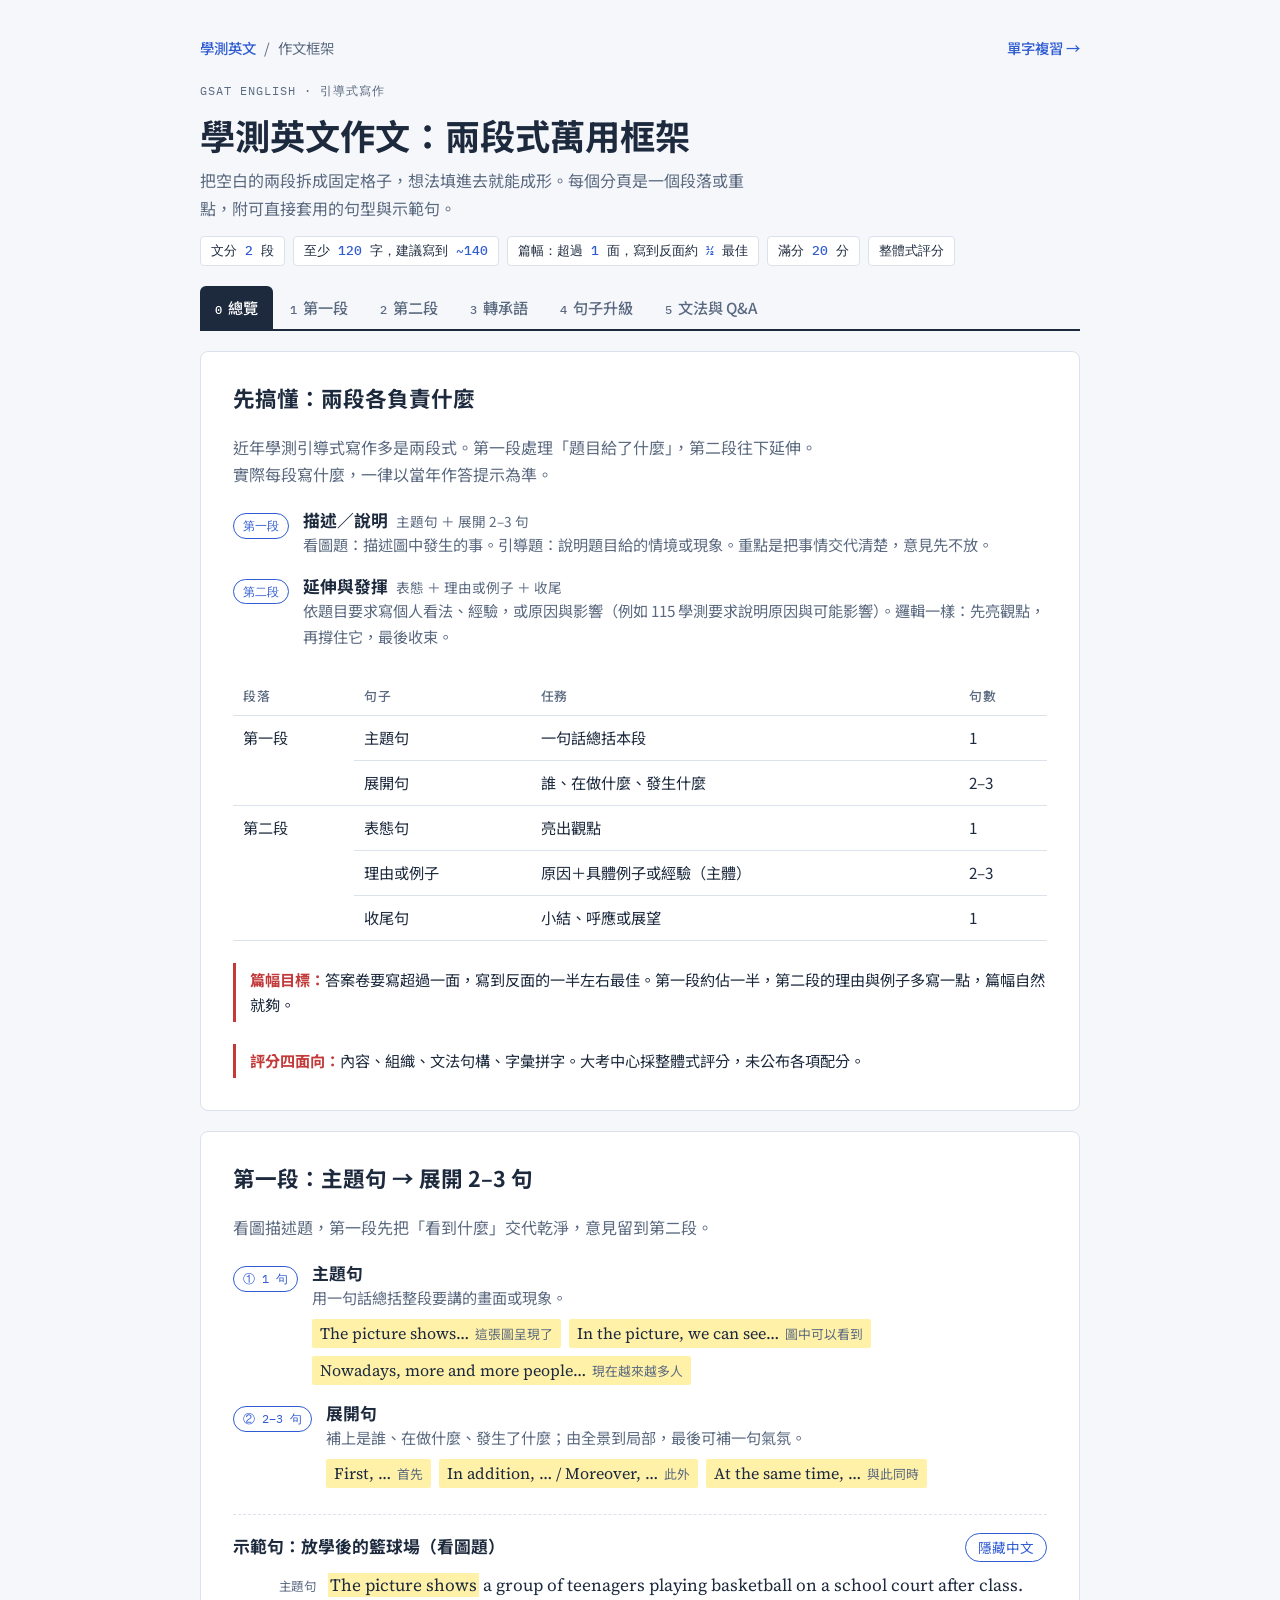
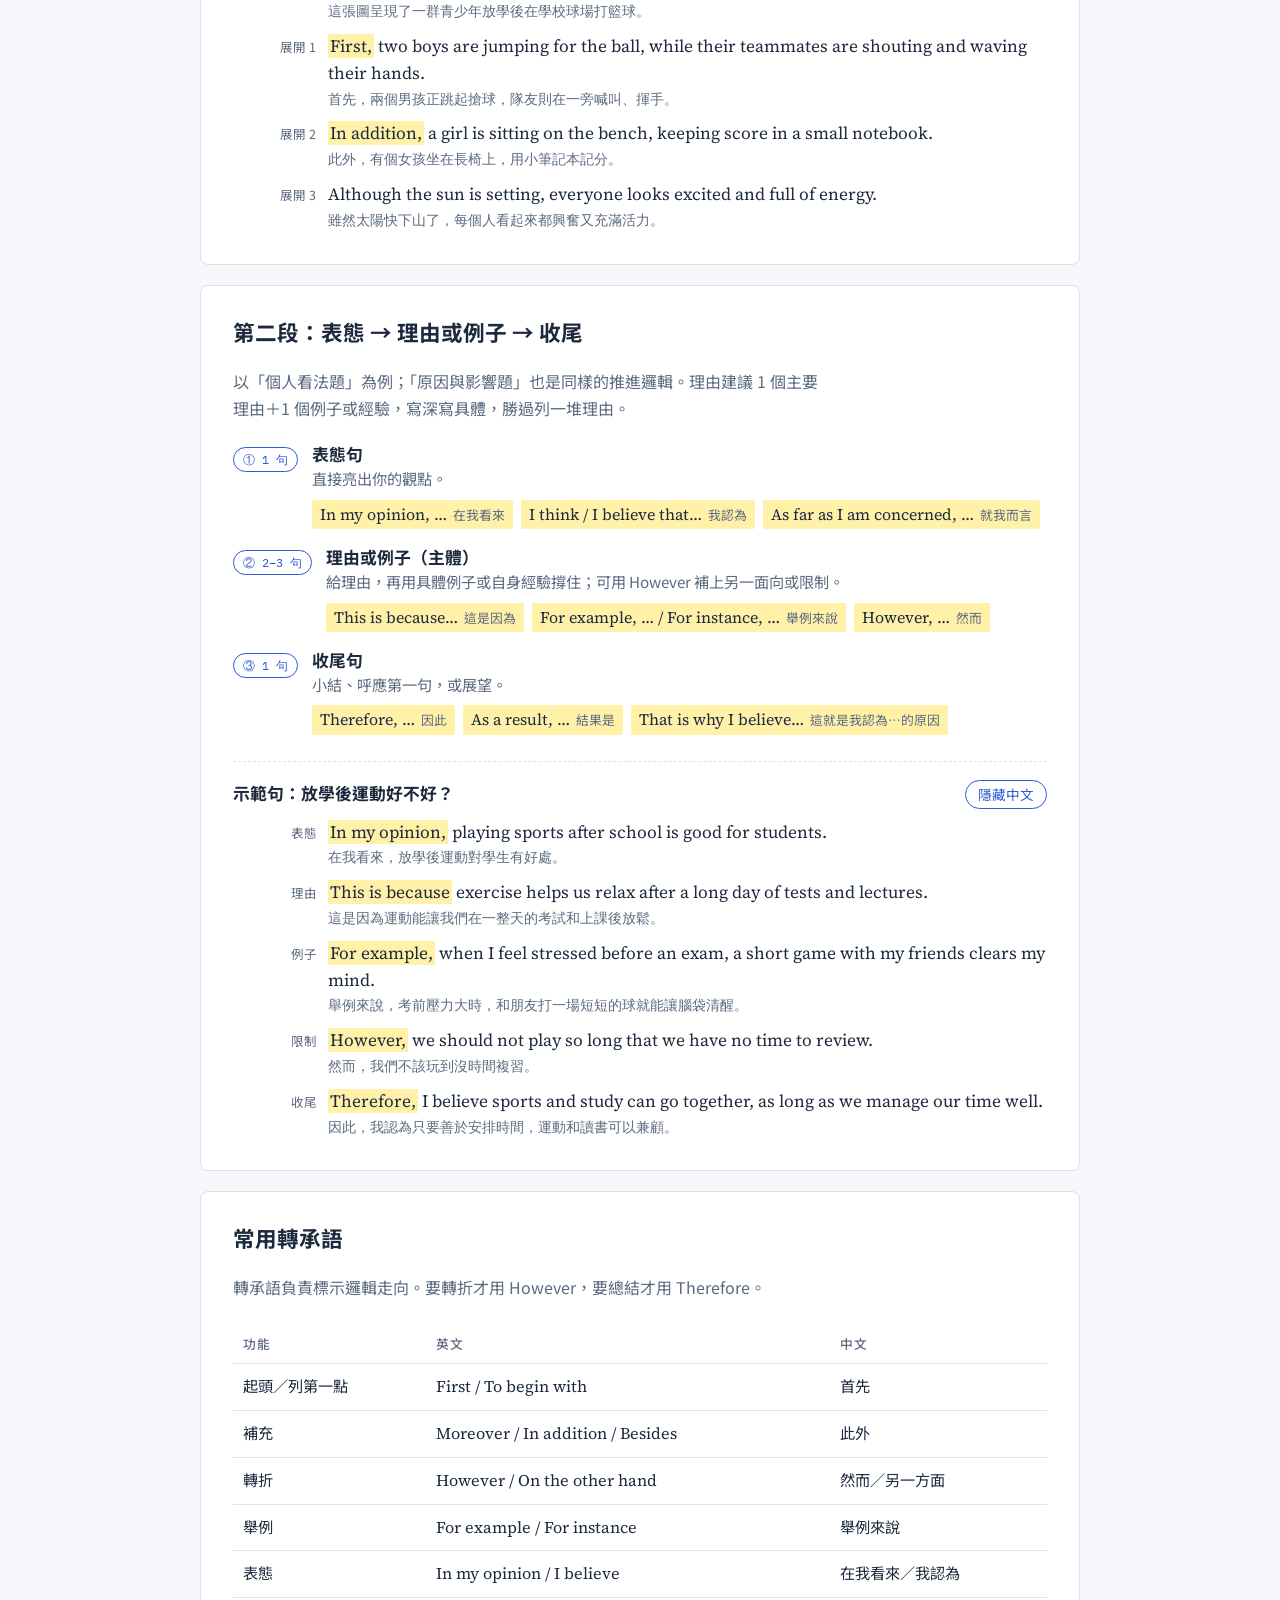
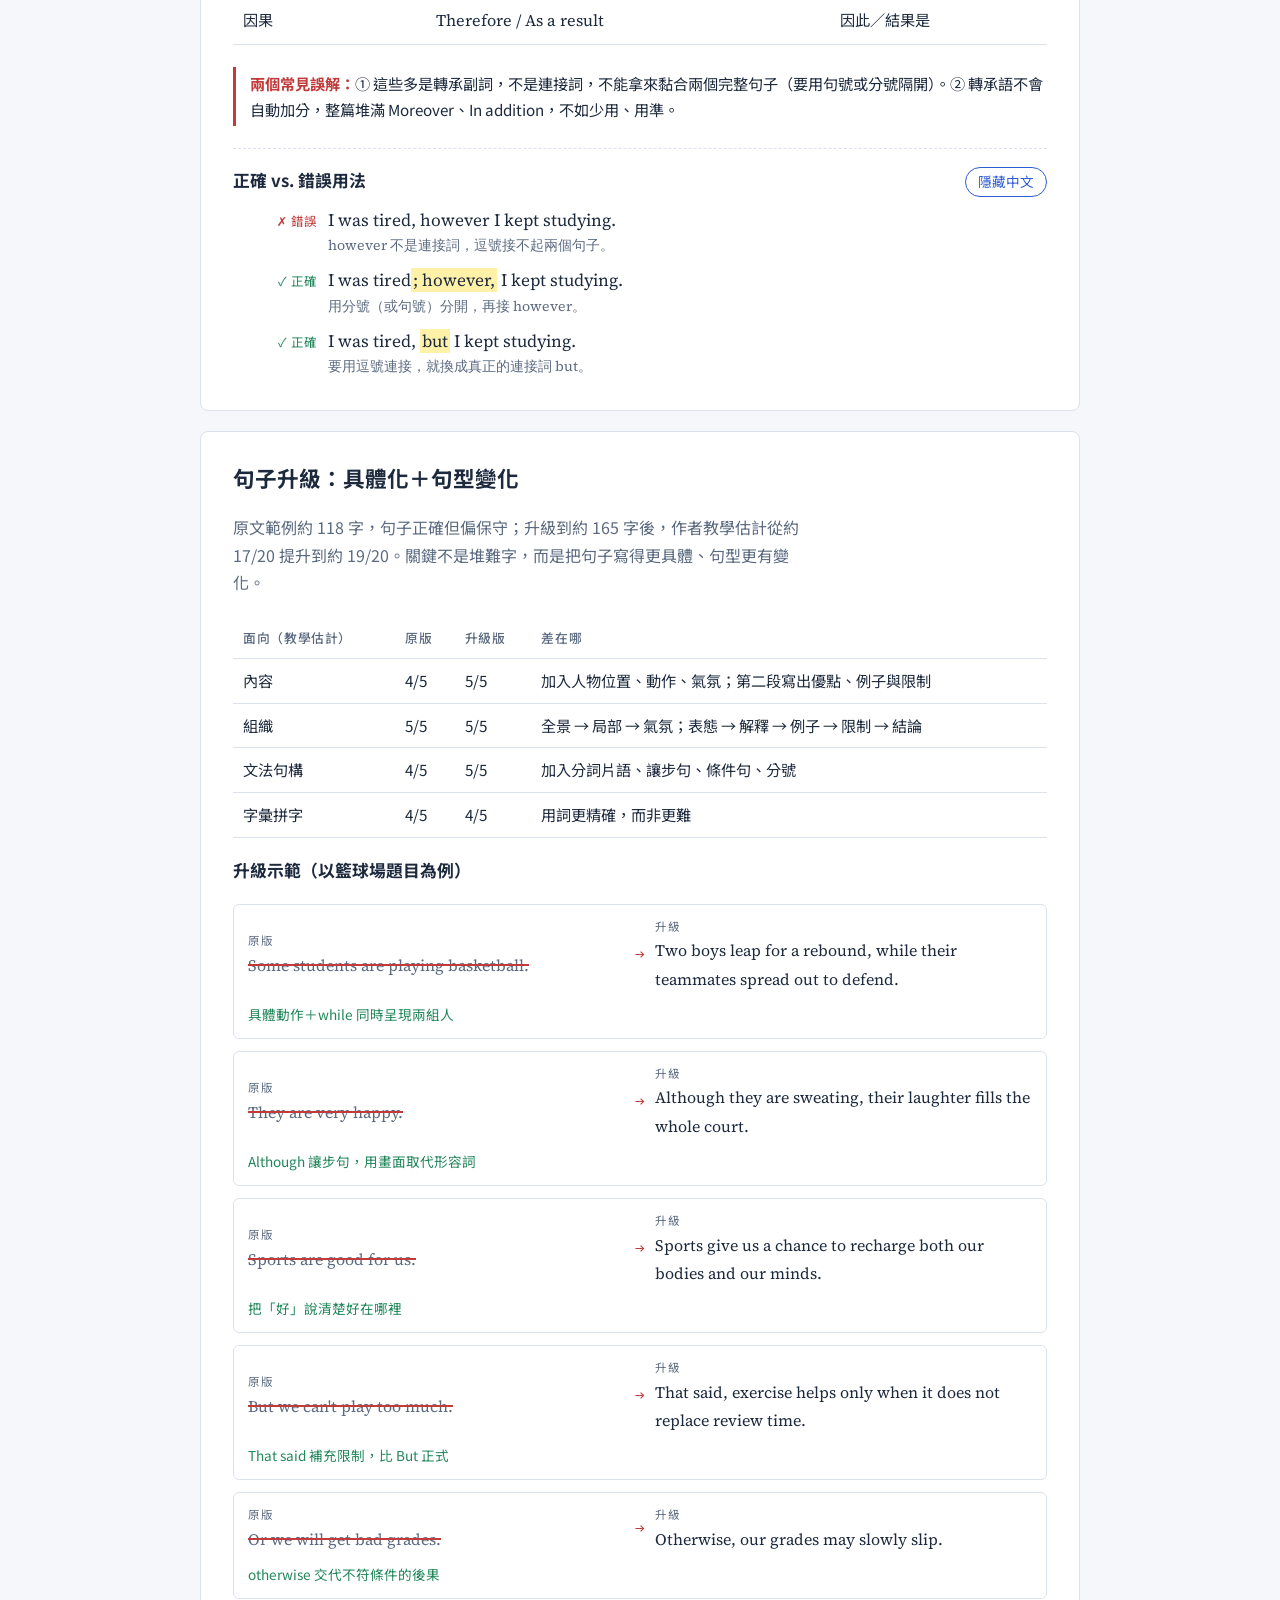
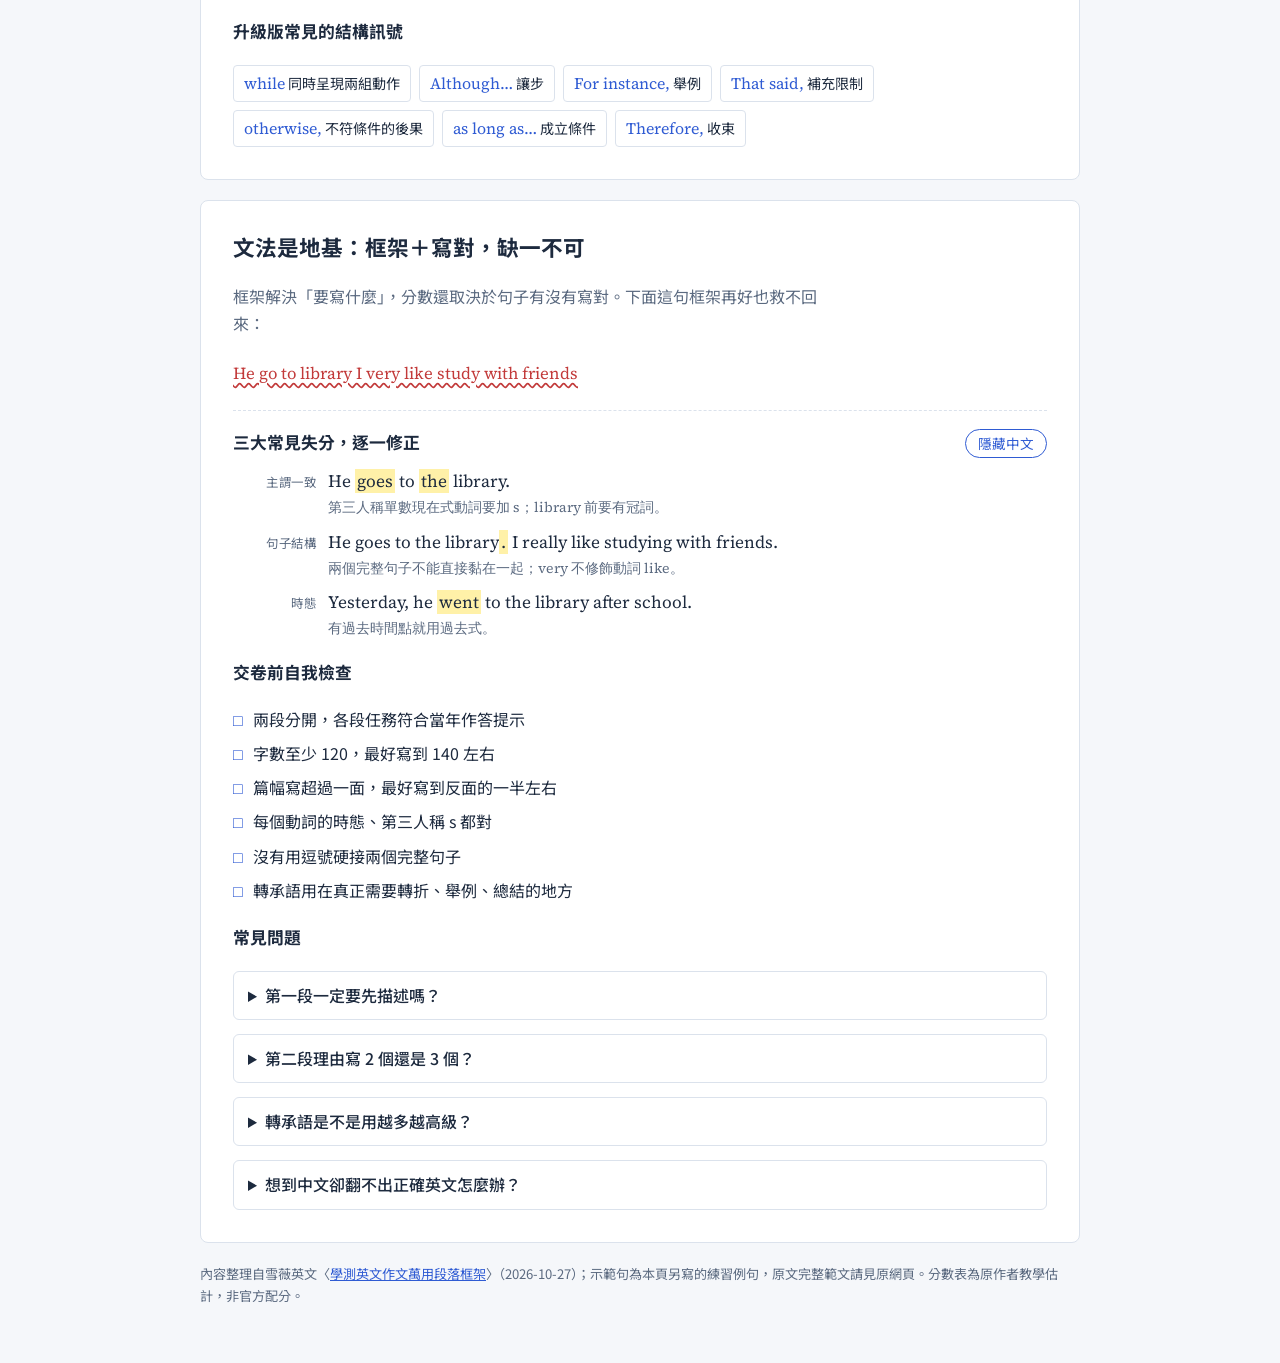
==== essay/index.html @ 0421c587 "學測英文網站：首頁倒數、單字複習、作文框架 Co-Authored-By: Claude Opus 5.5 <noreply@anthropic.com>" ====
<!doctype html>
<html lang="zh-Hant">
<head>
<meta charset="utf-8">
<meta name="viewport" content="width=device-width, initial-scale=1, viewport-fit=cover">
<title>學測英文作文兩段框架</title>
<link rel="preconnect" href="https://fonts.googleapis.com">
<link rel="preconnect" href="https://fonts.gstatic.com" crossorigin>
<link rel="stylesheet" href="https://fonts.googleapis.com/css2?family=Noto+Sans+TC:wght@400;500;700&family=Source+Serif+4:ital,opsz,wght@0,8..60,400;0,8..60,600;1,8..60,400&family=IBM+Plex+Mono:wght@500&display=swap">
<style>
/* Layout: 試卷答案卷——頂部題目資訊列，下方橫向分頁（像答案卷的格），每頁一欄框架＋例句卡 */
:root{
  --paper:#f5f7fa; --sheet:#ffffff; --ink:#1d2a3e; --muted:#5b6a80; --rule:#dbe2ec;
  --accent:#2f5bd3; --accent-soft:#e7eefc; --mark:#fff1a8; --pen:#c23a3a; --ok:#21875a;
  --f-display:"Source Serif 4", Georgia, "Noto Serif TC", serif;
  --f-body:"Noto Sans TC", "PingFang TC", "Microsoft JhengHei", system-ui, sans-serif;
  --f-mono:"IBM Plex Mono", ui-monospace, Consolas, monospace;
}
@media (prefers-color-scheme: dark){:root:not([data-theme="light"]){
  --paper:#11161f; --sheet:#182030; --ink:#e6ebf3; --muted:#9aa8bd; --rule:#2a3548;
  --accent:#86a6ff; --accent-soft:#1f2c4a; --mark:#5a4d12; --pen:#ff8a80; --ok:#5fd19c; color-scheme:dark}}
:root[data-theme="dark"]{
  --paper:#11161f; --sheet:#182030; --ink:#e6ebf3; --muted:#9aa8bd; --rule:#2a3548;
  --accent:#86a6ff; --accent-soft:#1f2c4a; --mark:#5a4d12; --pen:#ff8a80; --ok:#5fd19c; color-scheme:dark}

*{box-sizing:border-box}
body{background:var(--paper);color:var(--ink);font-family:var(--f-body);font-size:16px;line-height:1.7;
  padding-left:max(16px,env(safe-area-inset-left,0px));padding-right:max(16px,env(safe-area-inset-right,0px));padding-block:28px 48px}
.wrap{max-width:880px;margin:0 auto;display:flex;flex-direction:column;gap:20px}
h1,h2,h3{text-wrap:balance;margin:0;line-height:1.3}
h1{font-size:clamp(1.6rem,4vw,2.2rem);font-weight:700}
h2{font-size:1.35rem}
h3{font-size:1.05rem}
p{margin:0}
.eyebrow{font-family:var(--f-mono);font-size:.78rem;letter-spacing:.08em;color:var(--muted);text-transform:uppercase}
header{display:flex;flex-direction:column;gap:10px}
header .lede{color:var(--muted);max-width:62ch}
.facts{display:flex;flex-wrap:wrap;gap:8px;margin-top:4px}
.fact{font-family:var(--f-mono);font-size:.82rem;border:1px solid var(--rule);background:var(--sheet);border-radius:4px;padding:3px 10px;font-variant-numeric:tabular-nums}
.fact b{color:var(--accent);font-weight:500}

/* tabs */
.tabs{display:flex;gap:2px;overflow-x:auto;border-bottom:2px solid var(--ink);scrollbar-width:thin;position:sticky;top:env(safe-area-inset-top,0px);background:var(--paper);z-index:5}
body::before{content:"";position:fixed;inset:0 0 auto;height:env(safe-area-inset-top,0px);z-index:10;background:var(--paper)}
.tab{flex:0 0 auto;font:inherit;font-size:.95rem;font-weight:500;color:var(--muted);background:transparent;border:1px solid transparent;border-bottom:none;
  border-radius:6px 6px 0 0;padding:8px 14px;cursor:pointer;display:flex;gap:6px;align-items:baseline}
.tab .n{font-family:var(--f-mono);font-size:.75rem}
.tab:hover{color:var(--ink);background:var(--accent-soft)}
.tab[aria-selected="true"]{color:var(--sheet);background:var(--ink)}
.tab:focus-visible{outline:2px solid var(--accent);outline-offset:2px}

.panel{background:var(--sheet);border:1px solid var(--rule);border-radius:8px;padding:clamp(18px,4vw,32px);display:flex;flex-direction:column;gap:22px}
.panel > .intro{color:var(--muted);max-width:65ch}

/* framework steps */
.steps{display:grid;gap:14px}
.step{display:grid;grid-template-columns:auto 1fr;gap:4px 14px;align-items:start}
.step .tag{grid-row:span 2;font-family:var(--f-mono);font-size:.78rem;color:var(--accent);border:1.5px solid var(--accent);border-radius:999px;padding:1px 9px;white-space:nowrap;margin-top:3px}
.step h3{display:flex;flex-wrap:wrap;gap:8px;align-items:baseline}
.step h3 small{font-weight:400;color:var(--muted);font-size:.85rem}
.step > div{min-width:0}
.step p{color:var(--muted);font-size:.95rem}

.patterns{display:flex;flex-wrap:wrap;gap:8px;margin-top:8px}
.pat{font-family:var(--f-display);font-size:1rem;background:var(--mark);padding:1px 8px;border-radius:2px}
.pat i{font-family:var(--f-body);font-style:normal;font-size:.8rem;color:var(--muted);margin-left:6px}

/* example sentences */
.ex{border-top:1px dashed var(--rule);padding-top:18px;display:flex;flex-direction:column;gap:10px}
.ex-head{display:flex;justify-content:space-between;align-items:baseline;gap:10px;flex-wrap:wrap}
.toggle{font:inherit;font-size:.85rem;color:var(--accent);background:transparent;border:1px solid var(--accent);border-radius:999px;padding:2px 12px;cursor:pointer}
.toggle:focus-visible{outline:2px solid var(--accent);outline-offset:2px}
ol.sent{list-style:none;margin:0;padding:0;display:flex;flex-direction:column;gap:10px}
ol.sent li{display:grid;grid-template-columns:5.2em 1fr;gap:12px;align-items:baseline}
ol.sent .role{font-size:.78rem;color:var(--muted);text-align:right;letter-spacing:.04em}
ol.sent .en{font-family:var(--f-display);font-size:1.08rem;line-height:1.55}
ol.sent .zh{display:block;font-size:.88rem;color:var(--muted);margin-top:2px}
.hide-zh .zh{display:none}
.en mark{background:var(--mark);color:inherit;padding:0 2px}

/* table */
.tbl{overflow-x:auto}
table{border-collapse:collapse;width:100%;min-width:460px;font-size:.95rem}
th,td{border-bottom:1px solid var(--rule);padding:9px 10px;text-align:left;vertical-align:top}
th{font-size:.8rem;color:var(--muted);font-weight:500;letter-spacing:.05em}
td.en-c{font-family:var(--f-display);font-size:1.02rem}

.note{border-left:3px solid var(--pen);padding:4px 0 4px 14px;font-size:.95rem}
.note b{color:var(--pen)}

/* upgrades */
.up{display:grid;gap:12px}
.up-row{display:grid;grid-template-columns:1fr auto 1fr;gap:10px;align-items:center;border:1px solid var(--rule);border-radius:6px;padding:12px 14px}
.up-row > div{min-width:0}
.up-row .lbl{font-size:.72rem;letter-spacing:.06em;color:var(--muted);display:block}
.up-row .before{font-family:var(--f-display);color:var(--muted);text-decoration:line-through;text-decoration-color:var(--pen);text-decoration-thickness:1.5px}
.up-row .after{font-family:var(--f-display)}
.up-row .arrow{color:var(--pen);font-family:var(--f-mono)}
.up-row .why{grid-column:1/-1;font-size:.85rem;color:var(--ok)}

.signals{display:flex;flex-wrap:wrap;gap:8px}
.sig{border:1px solid var(--rule);border-radius:4px;padding:4px 10px;font-size:.88rem}
.sig code{font-family:var(--f-display);font-size:1rem;color:var(--accent)}

.wrong{font-family:var(--f-display);font-size:1.05rem;color:var(--pen);text-decoration:underline wavy var(--pen);text-underline-offset:4px}
.qa{display:flex;flex-direction:column;gap:14px}
.qa details{border:1px solid var(--rule);border-radius:6px;padding:10px 14px}
.qa summary{cursor:pointer;font-weight:500}
.qa details p{margin-top:8px;color:var(--muted)}
.check{display:grid;gap:6px;padding:0;margin:0;list-style:none}
.check li::before{content:"□ ";color:var(--accent);font-family:var(--f-mono)}

footer{font-size:.82rem;color:var(--muted)}
footer a{color:var(--accent)}

@media (max-width:560px){
  ol.sent li{grid-template-columns:1fr;gap:2px}
  ol.sent .role{text-align:left}
  .up-row{grid-template-columns:1fr}
  .up-row .arrow{transform:rotate(90deg);justify-self:start}
}
@media (prefers-reduced-motion:no-preference){.panel{animation:in .18s ease-out}@keyframes in{from{transform:translateY(4px)}to{transform:none}}}
.site{display:flex;gap:8px;align-items:center;font-size:.9rem;color:var(--muted)}
.site a{color:var(--accent);text-decoration:none;font-weight:500}
.site .go{margin-left:auto}
</style>
</head>
<body>

<div class="wrap">
<nav class="site" aria-label="網站"><a href="../">學測英文</a><span aria-hidden="true">/</span><span>作文框架</span><a class="go" href="../vocab/">單字複習 →</a></nav>
<header>
  <span class="eyebrow">GSAT English · 引導式寫作</span>
  <h1>學測英文作文：兩段式萬用框架</h1>
  <p class="lede">把空白的兩段拆成固定格子，想法填進去就能成形。每個分頁是一個段落或重點，附可直接套用的句型與示範句。</p>
  <div class="facts">
    <span class="fact">文分 <b>2</b> 段</span>
    <span class="fact">至少 <b>120</b> 字，建議寫到 <b>~140</b></span>
    <span class="fact">篇幅：超過 <b>1</b> 面，寫到反面約 <b>½</b> 最佳</span>
    <span class="fact">滿分 <b>20</b> 分</span>
    <span class="fact">整體式評分</span>
  </div>
</header>

<nav class="tabs" role="tablist" aria-label="作文框架分頁">
  <button class="tab" role="tab" id="t-overview" aria-controls="overview" data-id="overview"><span class="n">0</span>總覽</button>
  <button class="tab" role="tab" id="t-para1" aria-controls="para1" data-id="para1"><span class="n">1</span>第一段</button>
  <button class="tab" role="tab" id="t-para2" aria-controls="para2" data-id="para2"><span class="n">2</span>第二段</button>
  <button class="tab" role="tab" id="t-linkers" aria-controls="linkers" data-id="linkers"><span class="n">3</span>轉承語</button>
  <button class="tab" role="tab" id="t-upgrade" aria-controls="upgrade" data-id="upgrade"><span class="n">4</span>句子升級</button>
  <button class="tab" role="tab" id="t-grammar" aria-controls="grammar" data-id="grammar"><span class="n">5</span>文法與 Q&amp;A</button>
</nav>

<!-- 0 overview -->
<section class="panel" role="tabpanel" id="overview" aria-labelledby="t-overview">
  <h2>先搞懂：兩段各負責什麼</h2>
  <p class="intro">近年學測引導式寫作多是兩段式。第一段處理「題目給了什麼」，第二段往下延伸。實際每段寫什麼，一律以當年作答提示為準。</p>
  <div class="steps">
    <div class="step"><span class="tag">第一段</span><div><h3>描述／說明 <small>主題句 ＋ 展開 2–3 句</small></h3>
      <p>看圖題：描述圖中發生的事。引導題：說明題目給的情境或現象。重點是把事情交代清楚，意見先不放。</p></div></div>
    <div class="step"><span class="tag">第二段</span><div><h3>延伸與發揮 <small>表態 ＋ 理由或例子 ＋ 收尾</small></h3>
      <p>依題目要求寫個人看法、經驗，或原因與影響（例如 115 學測要求說明原因與可能影響）。邏輯一樣：先亮觀點，再撐住它，最後收束。</p></div></div>
  </div>
  <div class="tbl"><table>
    <thead><tr><th>段落</th><th>句子</th><th>任務</th><th>句數</th></tr></thead>
    <tbody>
      <tr><td rowspan="2">第一段</td><td>主題句</td><td>一句話總括本段</td><td>1</td></tr>
      <tr><td>展開句</td><td>誰、在做什麼、發生什麼</td><td>2–3</td></tr>
      <tr><td rowspan="3">第二段</td><td>表態句</td><td>亮出觀點</td><td>1</td></tr>
      <tr><td>理由或例子</td><td>原因＋具體例子或經驗（主體）</td><td>2–3</td></tr>
      <tr><td>收尾句</td><td>小結、呼應或展望</td><td>1</td></tr>
    </tbody>
  </table></div>
  <p class="note"><b>篇幅目標：</b>答案卷要寫超過一面，寫到反面的一半左右最佳。第一段約佔一半，第二段的理由與例子多寫一點，篇幅自然就夠。</p>
  <p class="note"><b>評分四面向：</b>內容、組織、文法句構、字彙拼字。大考中心採整體式評分，未公布各項配分。</p>
</section>

<!-- 1 para1 -->
<section class="panel" role="tabpanel" id="para1" aria-labelledby="t-para1" hidden>
  <h2>第一段：主題句 → 展開 2–3 句</h2>
  <p class="intro">看圖描述題，第一段先把「看到什麼」交代乾淨，意見留到第二段。</p>
  <div class="steps">
    <div class="step"><span class="tag">① 1 句</span><div><h3>主題句</h3><p>用一句話總括整段要講的畫面或現象。</p>
      <div class="patterns"><span class="pat">The picture shows…<i>這張圖呈現了</i></span><span class="pat">In the picture, we can see…<i>圖中可以看到</i></span><span class="pat">Nowadays, more and more people…<i>現在越來越多人</i></span></div></div></div>
    <div class="step"><span class="tag">② 2–3 句</span><div><h3>展開句</h3><p>補上是誰、在做什麼、發生了什麼；由全景到局部，最後可補一句氣氛。</p>
      <div class="patterns"><span class="pat">First, …<i>首先</i></span><span class="pat">In addition, … / Moreover, …<i>此外</i></span><span class="pat">At the same time, …<i>與此同時</i></span></div></div></div>
  </div>
  <div class="ex" data-ex>
    <div class="ex-head"><h3>示範句：放學後的籃球場（看圖題）</h3><button class="toggle" type="button" id="z1">隱藏中文</button></div>
    <ol class="sent">
      <li><span class="role">主題句</span><span class="en"><mark>The picture shows</mark> a group of teenagers playing basketball on a school court after class.<span class="zh">這張圖呈現了一群青少年放學後在學校球場打籃球。</span></span></li>
      <li><span class="role">展開 1</span><span class="en"><mark>First,</mark> two boys are jumping for the ball, while their teammates are shouting and waving their hands.<span class="zh">首先，兩個男孩正跳起搶球，隊友則在一旁喊叫、揮手。</span></span></li>
      <li><span class="role">展開 2</span><span class="en"><mark>In addition,</mark> a girl is sitting on the bench, keeping score in a small notebook.<span class="zh">此外，有個女孩坐在長椅上，用小筆記本記分。</span></span></li>
      <li><span class="role">展開 3</span><span class="en">Although the sun is setting, everyone looks excited and full of energy.<span class="zh">雖然太陽快下山了，每個人看起來都興奮又充滿活力。</span></span></li>
    </ol>
  </div>
</section>

<!-- 2 para2 -->
<section class="panel" role="tabpanel" id="para2" aria-labelledby="t-para2" hidden>
  <h2>第二段：表態 → 理由或例子 → 收尾</h2>
  <p class="intro">以「個人看法題」為例；「原因與影響題」也是同樣的推進邏輯。理由建議 1 個主要理由＋1 個例子或經驗，寫深寫具體，勝過列一堆理由。</p>
  <div class="steps">
    <div class="step"><span class="tag">① 1 句</span><div><h3>表態句</h3><p>直接亮出你的觀點。</p>
      <div class="patterns"><span class="pat">In my opinion, …<i>在我看來</i></span><span class="pat">I think / I believe that…<i>我認為</i></span><span class="pat">As far as I am concerned, …<i>就我而言</i></span></div></div></div>
    <div class="step"><span class="tag">② 2–3 句</span><div><h3>理由或例子（主體）</h3><p>給理由，再用具體例子或自身經驗撐住；可用 However 補上另一面向或限制。</p>
      <div class="patterns"><span class="pat">This is because…<i>這是因為</i></span><span class="pat">For example, … / For instance, …<i>舉例來說</i></span><span class="pat">However, …<i>然而</i></span></div></div></div>
    <div class="step"><span class="tag">③ 1 句</span><div><h3>收尾句</h3><p>小結、呼應第一句，或展望。</p>
      <div class="patterns"><span class="pat">Therefore, …<i>因此</i></span><span class="pat">As a result, …<i>結果是</i></span><span class="pat">That is why I believe…<i>這就是我認為…的原因</i></span></div></div></div>
  </div>
  <div class="ex" data-ex>
    <div class="ex-head"><h3>示範句：放學後運動好不好？</h3><button class="toggle" type="button" id="z2">隱藏中文</button></div>
    <ol class="sent">
      <li><span class="role">表態</span><span class="en"><mark>In my opinion,</mark> playing sports after school is good for students.<span class="zh">在我看來，放學後運動對學生有好處。</span></span></li>
      <li><span class="role">理由</span><span class="en"><mark>This is because</mark> exercise helps us relax after a long day of tests and lectures.<span class="zh">這是因為運動能讓我們在一整天的考試和上課後放鬆。</span></span></li>
      <li><span class="role">例子</span><span class="en"><mark>For example,</mark> when I feel stressed before an exam, a short game with my friends clears my mind.<span class="zh">舉例來說，考前壓力大時，和朋友打一場短短的球就能讓腦袋清醒。</span></span></li>
      <li><span class="role">限制</span><span class="en"><mark>However,</mark> we should not play so long that we have no time to review.<span class="zh">然而，我們不該玩到沒時間複習。</span></span></li>
      <li><span class="role">收尾</span><span class="en"><mark>Therefore,</mark> I believe sports and study can go together, as long as we manage our time well.<span class="zh">因此，我認為只要善於安排時間，運動和讀書可以兼顧。</span></span></li>
    </ol>
  </div>
</section>

<!-- 3 linkers -->
<section class="panel" role="tabpanel" id="linkers" aria-labelledby="t-linkers" hidden>
  <h2>常用轉承語</h2>
  <p class="intro">轉承語負責標示邏輯走向。要轉折才用 However，要總結才用 Therefore。</p>
  <div class="tbl"><table>
    <thead><tr><th>功能</th><th>英文</th><th>中文</th></tr></thead>
    <tbody>
      <tr><td>起頭／列第一點</td><td class="en-c">First / To begin with</td><td>首先</td></tr>
      <tr><td>補充</td><td class="en-c">Moreover / In addition / Besides</td><td>此外</td></tr>
      <tr><td>轉折</td><td class="en-c">However / On the other hand</td><td>然而／另一方面</td></tr>
      <tr><td>舉例</td><td class="en-c">For example / For instance</td><td>舉例來說</td></tr>
      <tr><td>表態</td><td class="en-c">In my opinion / I believe</td><td>在我看來／我認為</td></tr>
      <tr><td>因果</td><td class="en-c">Therefore / As a result</td><td>因此／結果是</td></tr>
    </tbody>
  </table></div>
  <p class="note"><b>兩個常見誤解：</b>① 這些多是轉承副詞，不是連接詞，不能拿來黏合兩個完整句子（要用句號或分號隔開）。② 轉承語不會自動加分，整篇堆滿 Moreover、In addition，不如少用、用準。</p>
  <div class="ex" data-ex>
    <div class="ex-head"><h3>正確 vs. 錯誤用法</h3><button class="toggle" type="button" id="z3">隱藏中文</button></div>
    <ol class="sent">
      <li><span class="role" style="color:var(--pen)">✗ 錯誤</span><span class="en">I was tired, however I kept studying.<span class="zh">however 不是連接詞，逗號接不起兩個句子。</span></span></li>
      <li><span class="role" style="color:var(--ok)">✓ 正確</span><span class="en">I was tired<mark>; however,</mark> I kept studying.<span class="zh">用分號（或句號）分開，再接 however。</span></span></li>
      <li><span class="role" style="color:var(--ok)">✓ 正確</span><span class="en">I was tired, <mark>but</mark> I kept studying.<span class="zh">要用逗號連接，就換成真正的連接詞 but。</span></span></li>
    </ol>
  </div>
</section>

<!-- 4 upgrade -->
<section class="panel" role="tabpanel" id="upgrade" aria-labelledby="t-upgrade" hidden>
  <h2>句子升級：具體化＋句型變化</h2>
  <p class="intro">原文範例約 118 字，句子正確但偏保守；升級到約 165 字後，作者教學估計從約 17/20 提升到約 19/20。關鍵不是堆難字，而是把句子寫得更具體、句型更有變化。</p>
  <div class="tbl"><table>
    <thead><tr><th>面向（教學估計）</th><th>原版</th><th>升級版</th><th>差在哪</th></tr></thead>
    <tbody>
      <tr><td>內容</td><td>4/5</td><td>5/5</td><td>加入人物位置、動作、氣氛；第二段寫出優點、例子與限制</td></tr>
      <tr><td>組織</td><td>5/5</td><td>5/5</td><td>全景 → 局部 → 氣氛；表態 → 解釋 → 例子 → 限制 → 結論</td></tr>
      <tr><td>文法句構</td><td>4/5</td><td>5/5</td><td>加入分詞片語、讓步句、條件句、分號</td></tr>
      <tr><td>字彙拼字</td><td>4/5</td><td>4/5</td><td>用詞更精確，而非更難</td></tr>
    </tbody>
  </table></div>
  <h3>升級示範（以籃球場題目為例）</h3>
  <div class="up">
    <div class="up-row"><div><span class="lbl">原版</span><span class="before">Some students are playing basketball.</span></div><span class="arrow">→</span><div><span class="lbl">升級</span><span class="after">Two boys leap for a rebound, while their teammates spread out to defend.</span></div><span class="why">具體動作＋while 同時呈現兩組人</span></div>
    <div class="up-row"><div><span class="lbl">原版</span><span class="before">They are very happy.</span></div><span class="arrow">→</span><div><span class="lbl">升級</span><span class="after">Although they are sweating, their laughter fills the whole court.</span></div><span class="why">Although 讓步句，用畫面取代形容詞</span></div>
    <div class="up-row"><div><span class="lbl">原版</span><span class="before">Sports are good for us.</span></div><span class="arrow">→</span><div><span class="lbl">升級</span><span class="after">Sports give us a chance to recharge both our bodies and our minds.</span></div><span class="why">把「好」說清楚好在哪裡</span></div>
    <div class="up-row"><div><span class="lbl">原版</span><span class="before">But we can't play too much.</span></div><span class="arrow">→</span><div><span class="lbl">升級</span><span class="after">That said, exercise helps only when it does not replace review time.</span></div><span class="why">That said 補充限制，比 But 正式</span></div>
    <div class="up-row"><div><span class="lbl">原版</span><span class="before">Or we will get bad grades.</span></div><span class="arrow">→</span><div><span class="lbl">升級</span><span class="after">Otherwise, our grades may slowly slip.</span></div><span class="why">otherwise 交代不符條件的後果</span></div>
  </div>
  <h3>升級版常見的結構訊號</h3>
  <div class="signals">
    <span class="sig"><code>while</code> 同時呈現兩組動作</span>
    <span class="sig"><code>Although…</code> 讓步</span>
    <span class="sig"><code>For instance,</code> 舉例</span>
    <span class="sig"><code>That said,</code> 補充限制</span>
    <span class="sig"><code>otherwise,</code> 不符條件的後果</span>
    <span class="sig"><code>as long as…</code> 成立條件</span>
    <span class="sig"><code>Therefore,</code> 收束</span>
  </div>
</section>

<!-- 5 grammar -->
<section class="panel" role="tabpanel" id="grammar" aria-labelledby="t-grammar" hidden>
  <h2>文法是地基：框架＋寫對，缺一不可</h2>
  <p class="intro">框架解決「要寫什麼」，分數還取決於句子有沒有寫對。下面這句框架再好也救不回來：</p>
  <p class="wrong">He go to library I very like study with friends</p>
  <div class="ex" data-ex>
    <div class="ex-head"><h3>三大常見失分，逐一修正</h3><button class="toggle" type="button" id="z5">隱藏中文</button></div>
    <ol class="sent">
      <li><span class="role">主謂一致</span><span class="en">He <mark>goes</mark> to <mark>the</mark> library.<span class="zh">第三人稱單數現在式動詞要加 s；library 前要有冠詞。</span></span></li>
      <li><span class="role">句子結構</span><span class="en">He goes to the library<mark>.</mark> I really like studying with friends.<span class="zh">兩個完整句子不能直接黏在一起；very 不修飾動詞 like。</span></span></li>
      <li><span class="role">時態</span><span class="en">Yesterday, he <mark>went</mark> to the library after school.<span class="zh">有過去時間點就用過去式。</span></span></li>
    </ol>
  </div>
  <h3>交卷前自我檢查</h3>
  <ul class="check">
    <li>兩段分開，各段任務符合當年作答提示</li>
    <li>字數至少 120，最好寫到 140 左右</li>
    <li>篇幅寫超過一面，最好寫到反面的一半左右</li>
    <li>每個動詞的時態、第三人稱 s 都對</li>
    <li>沒有用逗號硬接兩個完整句子</li>
    <li>轉承語用在真正需要轉折、舉例、總結的地方</li>
  </ul>
  <h3>常見問題</h3>
  <div class="qa">
    <details><summary>第一段一定要先描述嗎？</summary><p>看圖描述題照「第一段描述、第二段延伸」最穩，但仍以當年題目指示為準。</p></details>
    <details><summary>第二段理由寫 2 個還是 3 個？</summary><p>建議 1 個主要理由＋1 個例子或經驗，寫深寫具體。</p></details>
    <details><summary>轉承語是不是用越多越高級？</summary><p>不是。用得準比用得多重要。</p></details>
    <details><summary>想到中文卻翻不出正確英文怎麼辦？</summary><p>表示要回頭補文法與句構，多讀、多拆解正確的英文句子。</p></details>
  </div>
</section>

<footer>內容整理自雪薇英文〈<a href="https://snoweienglish.com/gsat-english-essay-framework/" target="_blank" rel="noopener">學測英文作文萬用段落框架</a>〉（2026-10-27）；示範句為本頁另寫的練習例句，原文完整範文請見原網頁。分數表為原作者教學估計，非官方配分。</footer>
</div>

<script>
(function(){
  var tabs=[].slice.call(document.querySelectorAll('.tab'));
  var ids=tabs.map(function(t){return t.dataset.id});
  function show(id,focus){
    if(ids.indexOf(id)<0) id='overview';
    tabs.forEach(function(t){
      var on=t.dataset.id===id;
      t.setAttribute('aria-selected',on);t.tabIndex=on?0:-1;
      document.getElementById(t.dataset.id).hidden=!on;
      if(on&&focus) t.focus();
      if(on) t.scrollIntoView({block:'nearest',inline:'nearest'});
    });
  }
  tabs.forEach(function(t,i){
    t.addEventListener('click',function(){ if(location.hash!=='#'+t.dataset.id) location.hash=t.dataset.id; else show(t.dataset.id); });
    t.addEventListener('keydown',function(e){
      var d=e.key==='ArrowRight'?1:e.key==='ArrowLeft'?-1:0; if(!d) return;
      e.preventDefault(); var n=tabs[(i+d+tabs.length)%tabs.length]; location.hash=n.dataset.id; show(n.dataset.id,true);
    });
  });
  window.addEventListener('hashchange',function(){show(location.hash.slice(1))});
  show(location.hash.slice(1));

  var hideZh=false; try{hideZh=localStorage.getItem('hideZh')==='1'}catch(e){}
  var btns=[].slice.call(document.querySelectorAll('.toggle'));
  function apply(){
    document.querySelectorAll('[data-ex]').forEach(function(b){b.classList.toggle('hide-zh',hideZh)});
    btns.forEach(function(b){b.textContent=hideZh?'顯示中文':'隱藏中文';b.setAttribute('aria-pressed',hideZh)});
  }
  btns.forEach(function(b){b.addEventListener('click',function(){hideZh=!hideZh;try{localStorage.setItem('hideZh',hideZh?'1':'0')}catch(e){}apply()})});
  apply();
})();
</script>
</body>
</html>
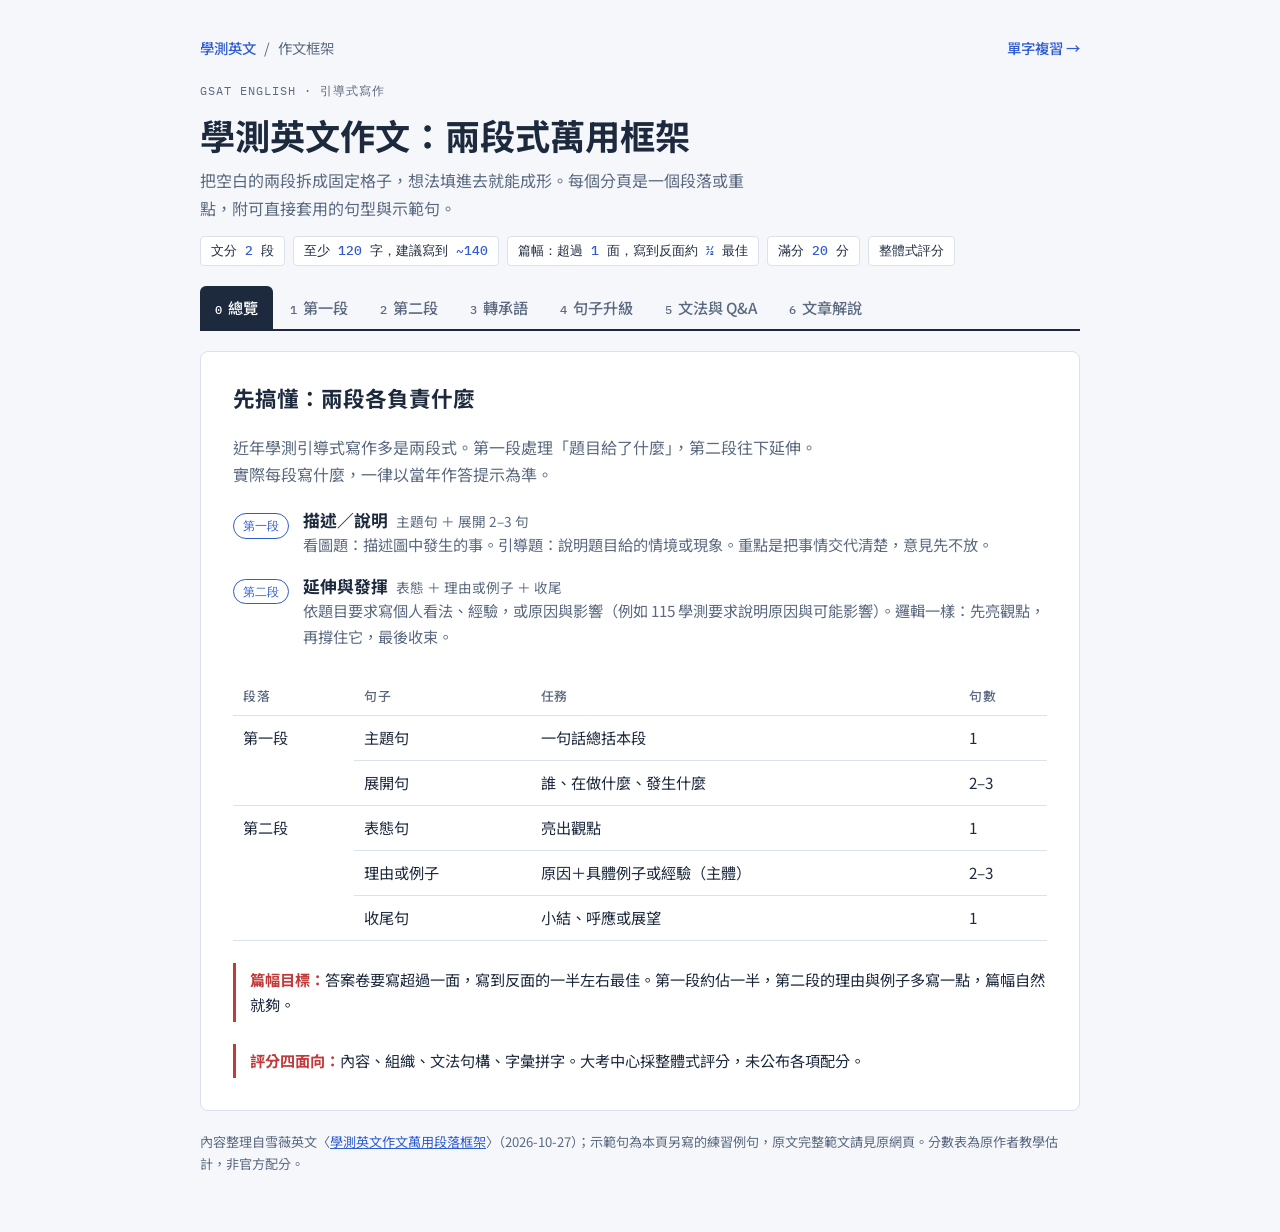
==== commit 54ab4722: "作文頁新增「文章解說」分頁（黃仁勳致員工信）；修正分頁全部同時顯示與隱藏中文無效 Co-Authored-By: Claude Opus 5.5 <noreply@anthropic.com>" ====
--- a/essay/index.html
+++ b/essay/index.html
@@ -75,7 +75,8 @@
 ol.sent .role{font-size:.78rem;color:var(--muted);text-align:right;letter-spacing:.04em}
 ol.sent .en{font-family:var(--f-display);font-size:1.08rem;line-height:1.55}
 ol.sent .zh{display:block;font-size:.88rem;color:var(--muted);margin-top:2px}
-.hide-zh .zh{display:none}
+.hide-zh .zh, .hide-zh ol.sent .zh{display:none}
+[hidden]{display:none!important}
 .en mark{background:var(--mark);color:inherit;padding:0 2px}
 
 /* table */
@@ -120,6 +121,29 @@
   .up-row .arrow{transform:rotate(90deg);justify-self:start}
 }
 @media (prefers-reduced-motion:no-preference){.panel{animation:in .18s ease-out}@keyframes in{from{transform:translateY(4px)}to{transform:none}}}
+/* 6 文章解說：每篇文章一張可收合的卡片，新文章往上加 */
+.arts{display:flex;flex-direction:column;gap:14px}
+.art{border:1px solid var(--rule);border-radius:8px;background:var(--paper)}
+.art > summary{list-style:none;cursor:pointer;padding:14px 16px;display:grid;gap:4px}
+.art > summary::-webkit-details-marker{display:none}
+.art > summary:focus-visible{outline:2px solid var(--accent);outline-offset:2px}
+.art-meta{display:flex;flex-wrap:wrap;gap:6px;align-items:center;font-size:.8rem;color:var(--muted)}
+.art-meta .kind{color:var(--accent);border:1px solid var(--accent);border-radius:999px;padding:0 8px}
+.art-title{font-size:1.1rem;font-weight:700;display:flex;justify-content:space-between;gap:10px}
+.art-title::after{content:"展開 ▾";font-size:.8rem;font-weight:400;color:var(--accent);white-space:nowrap}
+.art[open] .art-title::after{content:"收合 ▴"}
+.art-body{border-top:1px solid var(--rule);padding:18px 16px 20px;display:flex;flex-direction:column;gap:20px;background:var(--sheet);border-radius:0 0 8px 8px}
+.art-body > section{display:flex;flex-direction:column;gap:10px}
+.lv-tag{font-family:var(--f-mono);font-size:.75rem;color:var(--accent);border:1px solid var(--rule);border-radius:4px;padding:0 6px;white-space:nowrap}
+.src{font-size:.82rem;color:var(--muted)}
+.src a{color:var(--accent)}
+.pats{display:grid;gap:10px}
+.pats > div{border:1px solid var(--rule);border-radius:6px;padding:10px 12px;display:grid;gap:4px}
+.pats .p{font-family:var(--f-display);font-size:1.05rem}
+.pats .p b{background:var(--mark);font-weight:600;padding:0 3px}
+.pats .use{font-family:var(--f-display);color:var(--ink)}
+.pats .use::before{content:"作文用 ";font-family:var(--f-body);font-size:.75rem;color:var(--ok);letter-spacing:.04em}
+.pats .tip{font-size:.85rem;color:var(--muted)}
 .site{display:flex;gap:8px;align-items:center;font-size:.9rem;color:var(--muted)}
 .site a{color:var(--accent);text-decoration:none;font-weight:500}
 .site .go{margin-left:auto}
@@ -149,6 +173,7 @@
   <button class="tab" role="tab" id="t-linkers" aria-controls="linkers" data-id="linkers"><span class="n">3</span>轉承語</button>
   <button class="tab" role="tab" id="t-upgrade" aria-controls="upgrade" data-id="upgrade"><span class="n">4</span>句子升級</button>
   <button class="tab" role="tab" id="t-grammar" aria-controls="grammar" data-id="grammar"><span class="n">5</span>文法與 Q&amp;A</button>
+  <button class="tab" role="tab" id="t-reading" aria-controls="reading" data-id="reading"><span class="n">6</span>文章解說</button>
 </nav>
 
 <!-- 0 overview -->
@@ -310,6 +335,101 @@
   </div>
 </section>
 
+<!-- 6 reading：英文文章解說（新文章加在 .arts 最上面） -->
+<section class="panel" role="tabpanel" id="reading" aria-labelledby="t-reading" hidden>
+  <h2>英文文章解說</h2>
+  <p class="intro">收集真實世界的英文文章，逐段中英對照，挑出學測 4–6 級單字和可以直接搬進作文的句型。點標題展開。</p>
+
+  <div class="arts">
+
+    <details class="art" open>
+      <summary>
+        <span class="art-meta"><span class="kind">道歉信</span><span>2026-11-08</span><span>NVIDIA 執行長 黃仁勳</span></span>
+        <span class="art-title">A Message to Our Company：黃仁勳致員工信</span>
+      </summary>
+      <div class="art-body">
+
+        <section>
+          <h3>文章結構：一封負責任的道歉信怎麼寫</h3>
+          <div class="steps">
+            <div class="step"><span class="tag">¶1</span><div><h3>直接認錯 <small>不繞圈子</small></h3><p>第一句就說「我欠大家一個道歉」，接著用最短的句子說清楚做了什麼、傷害了誰。</p></div></div>
+            <div class="step"><span class="tag">¶2</span><div><h3>承擔責任 <small>不找藉口</small></h3><p>先說家人給了什麼，再用 Instead 轉折說自己辜負了他們，最後 take full responsibility。</p></div></div>
+            <div class="step"><span class="tag">¶3–4</span><div><h3>分對象說話 <small>家人 → 同仁與股東</small></h3><p>用「To ___:」開頭，對不同讀者分別道歉，並說出之後要怎麼做（earn back）。</p></div></div>
+            <div class="step"><span class="tag">¶5</span><div><h3>回應外界疑慮 <small>事實＋態度</small></h3><p>先陳述事實（董事會已啟動調查），再表態支持、配合。</p></div></div>
+            <div class="step"><span class="tag">¶6</span><div><h3>收尾請求 <small>短句收束</small></h3><p>「I do.」兩個字把責任全攬在自己身上，最後提出一個具體請求。</p></div></div>
+          </div>
+        </section>
+
+        <section class="ex" data-ex>
+          <div class="ex-head"><h3>原文逐段對照</h3><button class="toggle" type="button" id="z6">隱藏中文</button></div>
+          <ol class="sent">
+            <li><span class="role">開頭</span><span class="en">To my colleagues at NVIDIA,<span class="zh">給我在 NVIDIA 的同仁們：</span></span></li>
+            <li><span class="role">¶1 認錯</span><span class="en"><mark>I owe</mark> my family and all of you <mark>an apology</mark>. I was unfaithful to my wife. My actions hurt her and our children. <mark>There is no excuse for</mark> what I did. I am deeply sorry.<span class="zh">我欠我的家人以及你們所有人一個道歉。我對妻子不忠。我的行為傷害了她和我們的孩子，對此我沒有任何藉口，並表達最深切的歉意。</span></span></li>
+            <li><span class="role">¶2 負責</span><span class="en">Throughout my life, my family has given me love and support. They <mark>deserve</mark> my honesty and loyalty. <mark>Instead</mark>, I <mark>let them down</mark> and damaged the life we built together. I <mark>take full responsibility for</mark> what I did and the hurt I caused, and I accept the criticism that comes with it.<span class="zh">一直以來，我的家人都給予我愛與支持，他們值得我的誠實與忠誠。然而，我卻讓他們失望，也破壞了我們共同建立的生活。我對自己的所作所為及造成的傷害承擔全部責任，並接受隨之而來的批評。</span></span></li>
+            <li><span class="role">¶3 對家人</span><span class="en">To my wife and family: I love you. I know an apology <mark>cannot undo</mark> what I have done. I hope our family will heal and that, <mark>over time</mark>, I can <mark>earn back</mark> your trust.<span class="zh">給我的妻子與家人：我愛你們。我知道一句道歉無法抹去我所做過的事，但我希望我們的家庭能夠療癒傷痛，也希望隨著時間推移，我能重新贏回你們的信任。</span></span></li>
+            <li><span class="role">¶4 對同仁</span><span class="en">To my colleagues at NVIDIA, including those I have worked alongside for decades, and to our board, partners, and shareholders around the world: you <mark>deserve better from me</mark>. Leading NVIDIA is <mark>the privilege of my life</mark>. My responsibility is to serve you and <mark>be worthy of</mark> your trust. I have <mark>fallen short of</mark> that responsibility. I am fully committed to NVIDIA and will work to earn back your confidence.<span class="zh">給我在 NVIDIA 的同仁，包括數十年來與我並肩作戰的夥伴以及我們的董事會、合作夥伴與全球股東：你們值得我更好的對待。領導 NVIDIA 是我這輩子最大的榮幸，我的責任是為大家服務，並配得上你們的信任，但我辜負了這項責任。我對 NVIDIA 擁有絕對的承諾，並會盡全力重新贏得你們的信心。</span></span></li>
+            <li><span class="role">¶5 調查</span><span class="en"><mark>Regarding</mark> the national security concerns raised in news reports, NVIDIA's Board of Directors has initiated an independent investigation. I support the investigation and will <mark>cooperate</mark> fully. I love our country and our company. I am <mark>committed to protecting</mark> NVIDIA and supporting America's national security. I am proud and grateful to be an American.<span class="zh">關於新聞報導中所提及的國家安全疑慮，NVIDIA 董事會已啟動獨立調查。我全力支持這項調查並將完全配合。我熱愛我們的國家與公司，並致力於保護 NVIDIA 及維護美國的國家安全。能身為美國人，我感到無比自豪與感激。</span></span></li>
+            <li><span class="role">¶6 收尾</span><span class="en">My family <mark>bears no responsibility for</mark> my choices. <mark>I do.</mark> Please give them privacy.<span class="zh">我的家人無需為我的選擇承擔任何責任，所有責任由我一人承擔。請給予他們隱私與空間。</span></span></li>
+          </ol>
+        </section>
+
+        <section>
+          <h3>學測 4–6 級單字</h3>
+          <div class="tbl"><table>
+            <thead><tr><th>單字</th><th>級別</th><th>意思</th><th>文中用法</th></tr></thead>
+            <tbody>
+              <tr><td class="en-c">apology</td><td><span class="lv-tag">L4</span></td><td>n. 道歉</td><td class="en-c">owe sb an apology</td></tr>
+              <tr><td class="en-c">faithful → unfaithful</td><td><span class="lv-tag">L4</span></td><td>adj. 忠實的 → 不忠的</td><td class="en-c">be unfaithful to sb</td></tr>
+              <tr><td class="en-c">loyalty</td><td><span class="lv-tag">L4</span></td><td>n. 忠誠</td><td class="en-c">honesty and loyalty</td></tr>
+              <tr><td class="en-c">deserve</td><td><span class="lv-tag">L4</span></td><td>v. 應得、值得</td><td class="en-c">deserve better from me</td></tr>
+              <tr><td class="en-c">criticism</td><td><span class="lv-tag">L4</span></td><td>n. 批評</td><td class="en-c">accept the criticism</td></tr>
+              <tr><td class="en-c">privilege</td><td><span class="lv-tag">L4</span></td><td>n. 榮幸、特權</td><td class="en-c">the privilege of my life</td></tr>
+              <tr><td class="en-c">confidence</td><td><span class="lv-tag">L4</span></td><td>n. 信心、信任</td><td class="en-c">earn back your confidence</td></tr>
+              <tr><td class="en-c">regarding</td><td><span class="lv-tag">L4</span></td><td>prep. 關於</td><td class="en-c">Regarding the concerns…</td></tr>
+              <tr><td class="en-c">investigation</td><td><span class="lv-tag">L4</span></td><td>n. 調查</td><td class="en-c">an independent investigation</td></tr>
+              <tr><td class="en-c">cooperate</td><td><span class="lv-tag">L4</span></td><td>v. 合作、配合</td><td class="en-c">cooperate fully</td></tr>
+              <tr><td class="en-c">privacy</td><td><span class="lv-tag">L4</span></td><td>n. 隱私</td><td class="en-c">give them privacy</td></tr>
+              <tr><td class="en-c">commit → committed</td><td><span class="lv-tag">L4</span></td><td>v. 承諾、投入</td><td class="en-c">be committed to + N / V-ing</td></tr>
+              <tr><td class="en-c">colleague</td><td><span class="lv-tag">L5</span></td><td>n. 同事</td><td class="en-c">my colleagues at NVIDIA</td></tr>
+              <tr><td class="en-c">worthy</td><td><span class="lv-tag">L5</span></td><td>adj. 值得的、配得上</td><td class="en-c">be worthy of your trust</td></tr>
+              <tr><td class="en-c">initiate</td><td><span class="lv-tag">L5</span></td><td>v. 開始、發起</td><td class="en-c">initiate an investigation</td></tr>
+              <tr><td class="en-c">undo</td><td><span class="lv-tag">L6</span></td><td>v. 取消、復原</td><td class="en-c">cannot undo what I have done</td></tr>
+              <tr><td class="en-c">alongside</td><td><span class="lv-tag">L6</span></td><td>prep. 在旁邊、一起</td><td class="en-c">worked alongside for decades</td></tr>
+            </tbody>
+          </table></div>
+        </section>
+
+        <section>
+          <h3>可以搬進作文的句型</h3>
+          <div class="pats">
+            <div><span class="p"><b>There is no excuse for</b> + N / V-ing</span><span class="use">There is no excuse for cheating on an exam.</span><span class="tip">表達「這件事不能找理由」，比 It is wrong to… 有力。</span></div>
+            <div><span class="p">I <b>take full responsibility for</b> + N</span><span class="use">As the team leader, I take full responsibility for our poor result.</span><span class="tip">反省、檢討類題目的核心句。</span></div>
+            <div><span class="p">sb <b>deserve(s)</b> + N；<b>Instead</b>, …</span><span class="use">My parents deserve my gratitude. Instead, I often complained about them.</span><span class="tip">先說「應該怎樣」，再用 Instead 轉到「實際上卻…」，形成對比。</span></div>
+            <div><span class="p"><b>let</b> sb <b>down</b></span><span class="use">I did not want to let my teammates down, so I practiced every morning.</span><span class="tip">比 make sb disappointed 自然。</span></div>
+            <div><span class="p">… <b>cannot undo</b> + N</span><span class="use">A single apology cannot undo the harm that online bullying causes.</span><span class="tip">「…無法挽回」，適合寫後果、反思。</span></div>
+            <div><span class="p"><b>over time</b>, <b>earn back</b> sb's trust</span><span class="use">Over time, I earned back my friend's trust by keeping every promise.</span><span class="tip">earn back＝靠努力重新贏回，比 get back 更有誠意。</span></div>
+            <div><span class="p"><b>fall short of</b> + N</span><span class="use">My first draft fell short of my teacher's expectations.</span><span class="tip">「未達到…」，常接 expectations、goal、standard。</span></div>
+            <div><span class="p">be <b>worthy of</b> + N</span><span class="use">I want to become someone worthy of my parents' trust.</span><span class="tip">worthy 後面接 of，不接 to。</span></div>
+          </div>
+        </section>
+
+        <section>
+          <h3>文法亮點</h3>
+          <div class="qa">
+            <details><summary>committed to protecting：to 後面為什麼接 V-ing？</summary><p>這裡的 to 是介系詞，不是不定詞，所以後面接名詞或動名詞。同類還有 look forward to、be used to、devote oneself to，學測很愛考。</p></details>
+            <details><summary>「My family bears no responsibility for my choices. I do.」的 I do 是什麼？</summary><p>省略句：I do = I bear responsibility for my choices。用助動詞 do 代替前面整個動詞片語，避免重複，兩個字就把語氣收得很重。</p></details>
+            <details><summary>「To my wife and family:」為什麼用冒號？</summary><p>冒號在這裡表示「接下來的話是對這些人說的」。書信或演講中想分段對不同對象說話，可以這樣用；一般作文較少用到。</p></details>
+            <details><summary>I hope our family will heal and that, over time, I can…：為什麼有第二個 that？</summary><p>hope 後面接了兩個 that 子句，用 and 連接。第一個 that 被省略，第二個保留，是為了在插入語 over time 之後讓讀者看清楚這是第二個「希望」的內容。</p></details>
+          </div>
+        </section>
+
+        <p class="src">出處：NVIDIA Newsroom〈<a href="https://nvidianews.nvidia.com/news/a-message-to-our-company" target="_blank" rel="noopener">A Message to Our Company</a>〉，2026-11-08。中文翻譯取自使用者提供的對照稿；作文例句為本頁另寫的練習句。</p>
+      </div>
+    </details>
+
+  </div>
+</section>
+
 <footer>內容整理自雪薇英文〈<a href="https://snoweienglish.com/gsat-english-essay-framework/" target="_blank" rel="noopener">學測英文作文萬用段落框架</a>〉（2026-10-27）；示範句為本頁另寫的練習例句，原文完整範文請見原網頁。分數表為原作者教學估計，非官方配分。</footer>
 </div>
 
